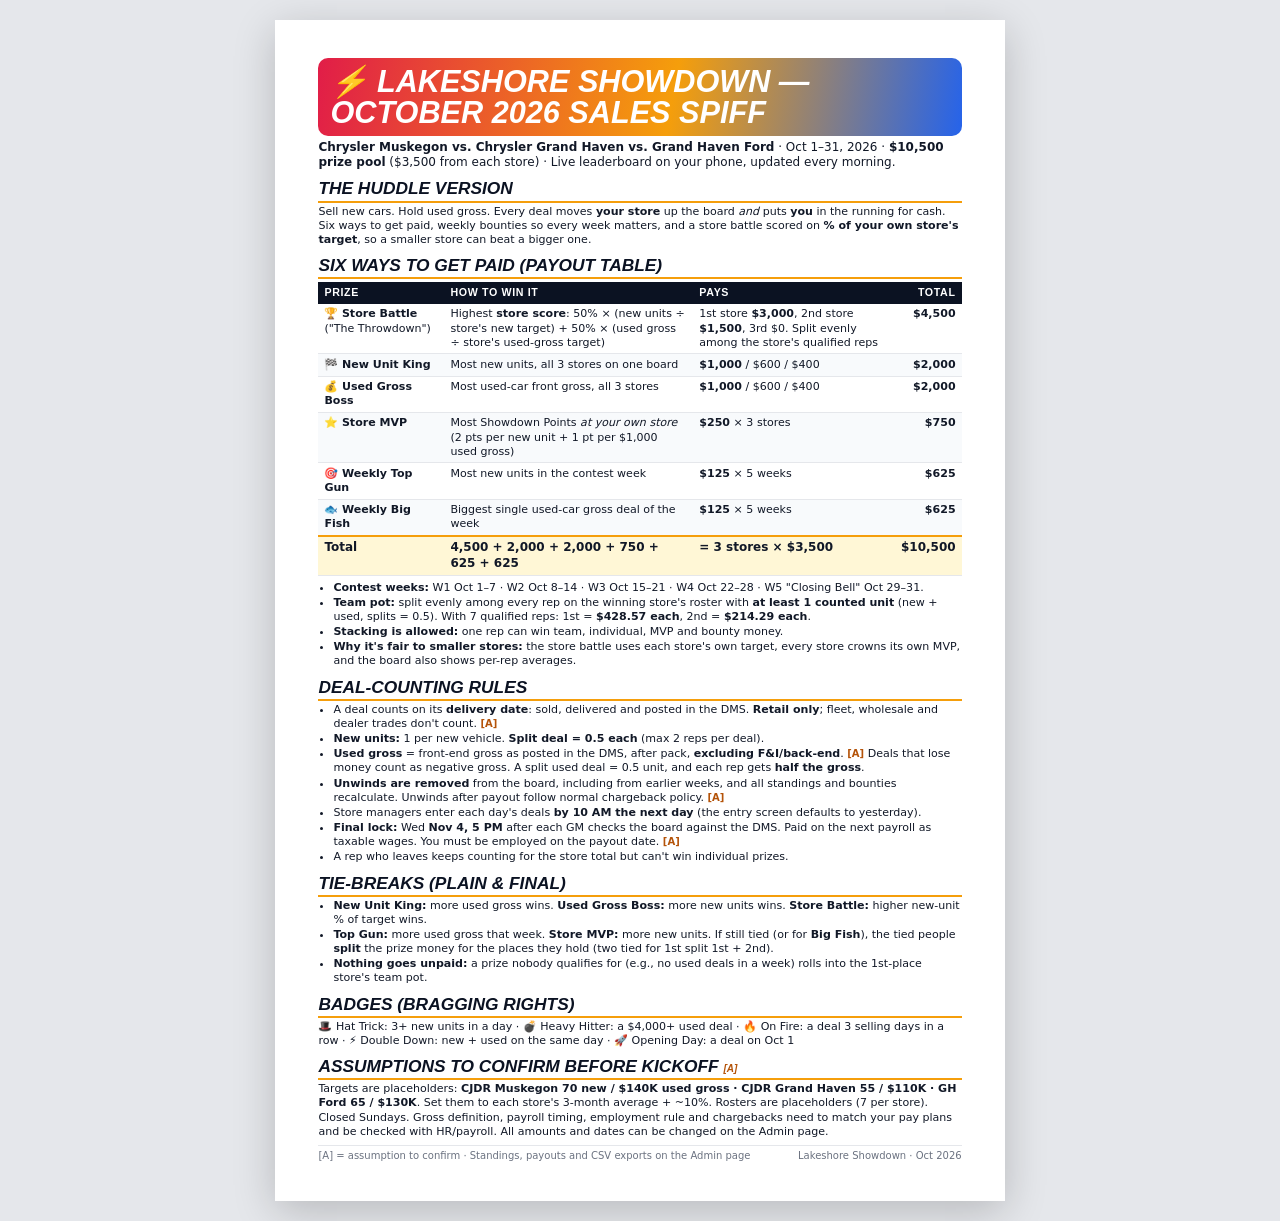
==== static/rules.html @ 9be20aad "Lakeshore Showdown spiff site" ====
<!doctype html><html><head><meta charset="utf-8"><meta name="viewport" content="width=device-width, initial-scale=1">
<title>Lakeshore Showdown: Rules</title><style>
@font-face { font-family: Showdown; src: url("/fonts/BarlowCondensed-ExtraBoldItalic.ttf"); }
@font-face { font-family: ShowdownUp; src: url("/fonts/BarlowCondensed-Bold.ttf"); }
@page { size: Letter; margin: 0.32in 0.42in; }
* { box-sizing: border-box; }
body { font-family: "Inter", system-ui, -apple-system, "Segoe UI", Roboto, Arial, sans-serif; font-size: 8.3pt; line-height: 1.28; color: #111827; margin: 0; }
.sheet { max-width: 7.6in; margin: 0 auto; }
h1 { font-family: Showdown, "Barlow Condensed", Impact, sans-serif; font-weight: 800; font-style: italic; text-transform: uppercase; font-size: 23pt; line-height: 1;
  margin: 0 0 4px; padding: 8px 12px; color: #fff; border-radius: 10px; background: linear-gradient(100deg, #e11d48, #f59e0b 55%, #2563eb); }
h1 + p { margin: 0 0 4px; font-size: 9pt; }
h2 { font-family: Showdown, "Barlow Condensed", Impact, sans-serif; font-weight: 800; font-style: italic; text-transform: uppercase; font-size: 13pt; margin: 7px 0 2px;
  color: #0b1222; border-bottom: 2px solid #f59e0b; padding-bottom: 1px; }
p { margin: 2px 0 4px; }
ul { margin: 2px 0 4px; padding-left: 15px; } li { margin: 1px 0; }
table { width: 100%; border-collapse: collapse; margin: 3px 0 5px; font-size: 8.3pt; }
th { font-family: ShowdownUp, "Barlow Condensed", sans-serif; text-transform: uppercase; letter-spacing: .06em; font-size: 8pt; text-align: left; background: #0b1222; color: #fff; padding: 4px 6px; }
td { padding: 3.5px 6px; border-bottom: 1px solid #e5e7eb; vertical-align: top; }
td:last-child, th:last-child { text-align: right; white-space: nowrap; }
tbody tr:nth-child(even) td { background: #f8fafc; }
tr.total td { background: #fff7d6 !important; font-weight: 700; border-top: 2px solid #f59e0b; font-size: 9pt; }
.a { color: #b45309; font-weight: 700; font-size: 7.5pt; }
.foot { margin-top: 6px; font-size: 7.5pt; color: #6b7280; display: flex; justify-content: space-between; border-top: 1px solid #e5e7eb; padding-top: 4px; }
@media screen { body { background: #e5e7eb; padding: 20px; } .sheet { background: #fff; padding: 0.4in 0.45in; box-shadow: 0 10px 40px rgba(0,0,0,.2); } }
</style></head><body><div class="sheet"><h1>⚡ Lakeshore Showdown — October 2026 Sales Spiff</h1>
<p><strong>Chrysler Muskegon vs. Chrysler Grand Haven vs. Grand Haven Ford</strong> · Oct 1–31, 2026 · <strong>$10,500 prize pool</strong> ($3,500 from each store) · Live leaderboard on your phone, updated every morning.</p>
<h2>The huddle version</h2>
<p>Sell new cars. Hold used gross. Every deal moves <strong>your store</strong> up the board <em>and</em> puts <strong>you</strong> in the running for cash. Six ways to get paid, weekly bounties so every week matters, and a store battle scored on <strong>% of your own store's target</strong>, so a smaller store can beat a bigger one.</p>
<h2>Six ways to get paid (payout table)</h2>
<table><thead><tr><th>Prize</th><th>How to win it</th><th>Pays</th><th>Total</th></tr></thead><tbody><tr><td>🏆 <strong>Store Battle</strong> ("The Throwdown")</td><td>Highest <strong>store score</strong>: 50% × (new units ÷ store's new target) + 50% × (used gross ÷ store's used-gross target)</td><td>1st store <strong>$3,000</strong>, 2nd store <strong>$1,500</strong>, 3rd $0. Split evenly among the store's qualified reps</td><td><strong>$4,500</strong></td></tr><tr><td>🏁 <strong>New Unit King</strong></td><td>Most new units, all 3 stores on one board</td><td><strong>$1,000</strong> / $600 / $400</td><td><strong>$2,000</strong></td></tr><tr><td>💰 <strong>Used Gross Boss</strong></td><td>Most used-car front gross, all 3 stores</td><td><strong>$1,000</strong> / $600 / $400</td><td><strong>$2,000</strong></td></tr><tr><td>⭐ <strong>Store MVP</strong></td><td>Most Showdown Points <em>at your own store</em> (2 pts per new unit + 1 pt per $1,000 used gross)</td><td><strong>$250</strong> × 3 stores</td><td><strong>$750</strong></td></tr><tr><td>🎯 <strong>Weekly Top Gun</strong></td><td>Most new units in the contest week</td><td><strong>$125</strong> × 5 weeks</td><td><strong>$625</strong></td></tr><tr><td>🐟 <strong>Weekly Big Fish</strong></td><td>Biggest single used-car gross deal of the week</td><td><strong>$125</strong> × 5 weeks</td><td><strong>$625</strong></td></tr><tr class="total"><td><strong>Total</strong></td><td>4,500 + 2,000 + 2,000 + 750 + 625 + 625</td><td>= 3 stores × $3,500</td><td><strong>$10,500</strong></td></tr></tbody></table>
<ul><li><strong>Contest weeks:</strong> W1 Oct 1–7 · W2 Oct 8–14 · W3 Oct 15–21 · W4 Oct 22–28 · W5 "Closing Bell" Oct 29–31.</li><li><strong>Team pot:</strong> split evenly among every rep on the winning store's roster with <strong>at least 1 counted unit</strong> (new + used, splits = 0.5). With 7 qualified reps: 1st = <strong>$428.57 each</strong>, 2nd = <strong>$214.29 each</strong>.</li><li><strong>Stacking is allowed:</strong> one rep can win team, individual, MVP and bounty money.</li><li><strong>Why it's fair to smaller stores:</strong> the store battle uses each store's own target, every store crowns its own MVP, and the board also shows per-rep averages.</li></ul>
<h2>Deal-counting rules</h2>
<ul><li>A deal counts on its <strong>delivery date</strong>: sold, delivered and posted in the DMS. <strong>Retail only</strong>; fleet, wholesale and dealer trades don't count. <span class="a">[A]</span></li><li><strong>New units:</strong> 1 per new vehicle. <strong>Split deal = 0.5 each</strong> (max 2 reps per deal).</li><li><strong>Used gross</strong> = front-end gross as posted in the DMS, after pack, <strong>excluding F&amp;I/back-end</strong>. <span class="a">[A]</span> Deals that lose money count as negative gross. A split used deal = 0.5 unit, and each rep gets <strong>half the gross</strong>.</li><li><strong>Unwinds are removed</strong> from the board, including from earlier weeks, and all standings and bounties recalculate. Unwinds after payout follow normal chargeback policy. <span class="a">[A]</span></li><li>Store managers enter each day's deals <strong>by 10 AM the next day</strong> (the entry screen defaults to yesterday).</li><li><strong>Final lock:</strong> Wed <strong>Nov 4, 5 PM</strong> after each GM checks the board against the DMS. Paid on the next payroll as taxable wages. You must be employed on the payout date. <span class="a">[A]</span></li><li>A rep who leaves keeps counting for the store total but can't win individual prizes.</li></ul>
<h2>Tie-breaks (plain &amp; final)</h2>
<ul><li><strong>New Unit King:</strong> more used gross wins. <strong>Used Gross Boss:</strong> more new units wins. <strong>Store Battle:</strong> higher new-unit % of target wins.</li><li><strong>Top Gun:</strong> more used gross that week. <strong>Store MVP:</strong> more new units. If still tied (or for <strong>Big Fish</strong>), the tied people <strong>split</strong> the prize money for the places they hold (two tied for 1st split 1st + 2nd).</li><li><strong>Nothing goes unpaid:</strong> a prize nobody qualifies for (e.g., no used deals in a week) rolls into the 1st-place store's team pot.</li></ul>
<h2>Badges (bragging rights)</h2>
<p>🎩 Hat Trick: 3+ new units in a day · 💣 Heavy Hitter: a $4,000+ used deal · 🔥 On Fire: a deal 3 selling days in a row · ⚡ Double Down: new + used on the same day · 🚀 Opening Day: a deal on Oct 1</p>
<h2>Assumptions to confirm before kickoff <span class="a">[A]</span></h2>
<p>Targets are placeholders: <strong>CJDR Muskegon 70 new / $140K used gross · CJDR Grand Haven 55 / $110K · GH Ford 65 / $130K</strong>. Set them to each store's 3-month average + ~10%. Rosters are placeholders (7 per store). Closed Sundays. Gross definition, payroll timing, employment rule and chargebacks need to match your pay plans and be checked with HR/payroll. All amounts and dates can be changed on the Admin page.</p>
<div class="foot"><span>[A] = assumption to confirm · Standings, payouts and CSV exports on the Admin page</span><span>Lakeshore Showdown · Oct 2026</span></div></div></body></html>
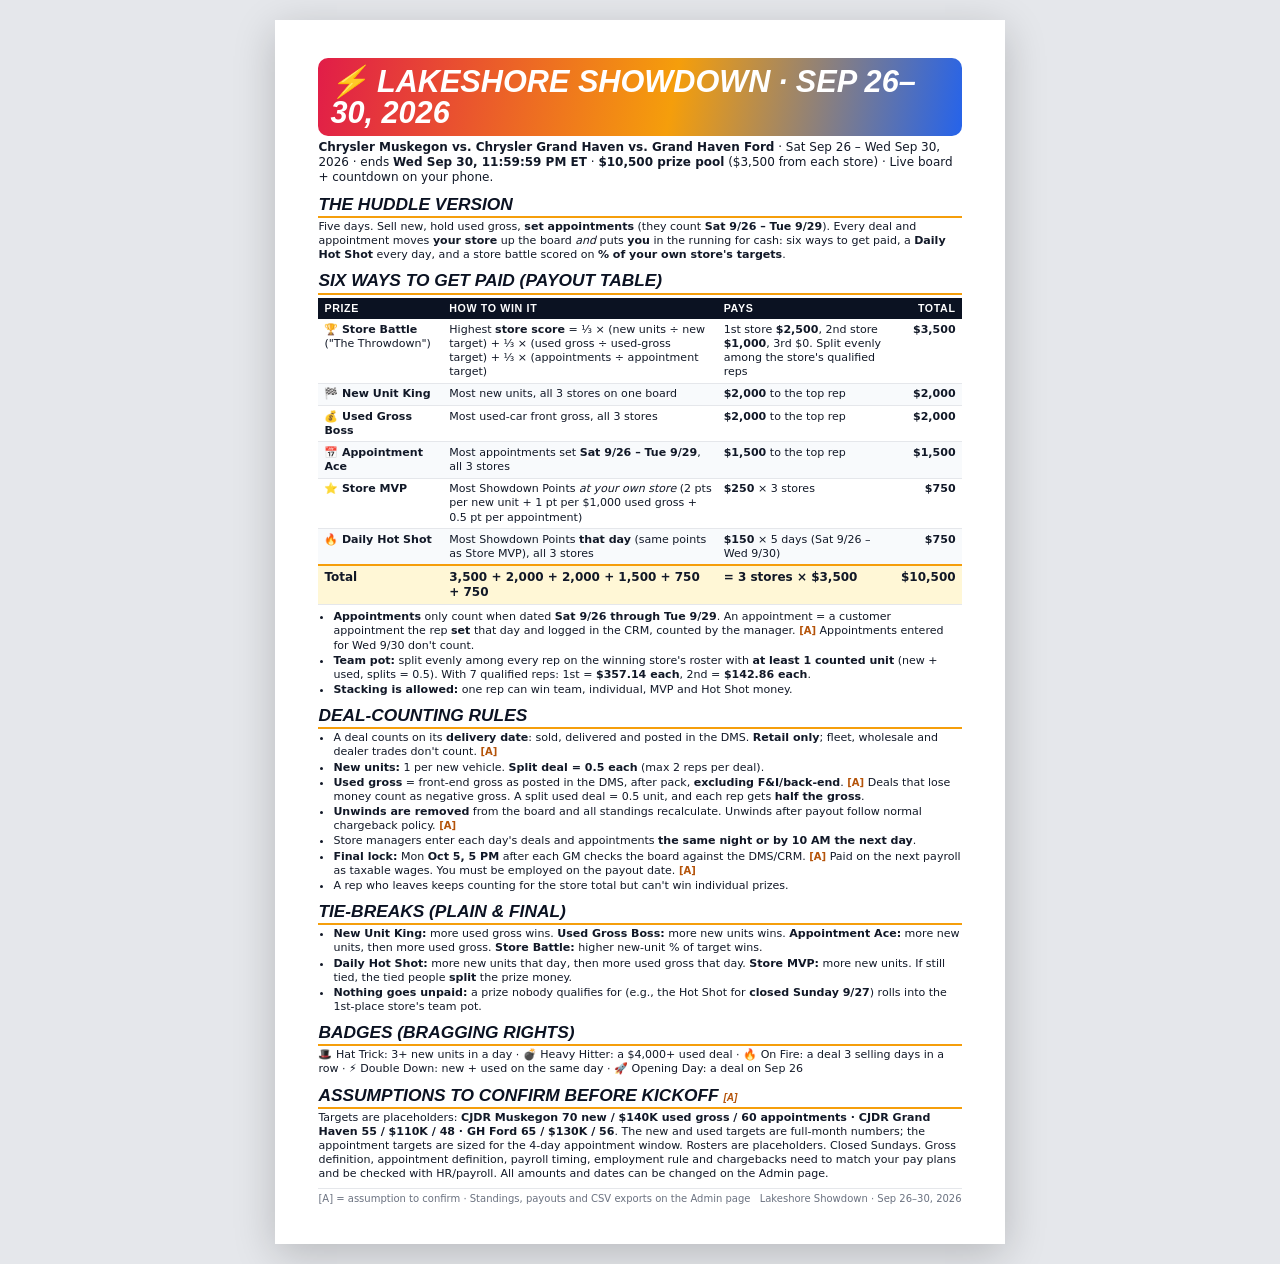
==== commit 48d4c854: "5-day contest (Sep 26-30): appointments category, countdown, new $10,500 prize table, Daily Hot Shot" ====
--- a/static/rules.html
+++ b/static/rules.html
@@ -22,19 +22,19 @@
 .a { color: #b45309; font-weight: 700; font-size: 7.5pt; }
 .foot { margin-top: 6px; font-size: 7.5pt; color: #6b7280; display: flex; justify-content: space-between; border-top: 1px solid #e5e7eb; padding-top: 4px; }
 @media screen { body { background: #e5e7eb; padding: 20px; } .sheet { background: #fff; padding: 0.4in 0.45in; box-shadow: 0 10px 40px rgba(0,0,0,.2); } }
-</style></head><body><div class="sheet"><h1>⚡ Lakeshore Showdown — October 2026 Sales Spiff</h1>
-<p><strong>Chrysler Muskegon vs. Chrysler Grand Haven vs. Grand Haven Ford</strong> · Oct 1–31, 2026 · <strong>$10,500 prize pool</strong> ($3,500 from each store) · Live leaderboard on your phone, updated every morning.</p>
+</style></head><body><div class="sheet"><h1>⚡ Lakeshore Showdown · Sep 26–30, 2026</h1>
+<p><strong>Chrysler Muskegon vs. Chrysler Grand Haven vs. Grand Haven Ford</strong> · Sat Sep 26 – Wed Sep 30, 2026 · ends <strong>Wed Sep 30, 11:59:59 PM ET</strong> · <strong>$10,500 prize pool</strong> ($3,500 from each store) · Live board + countdown on your phone.</p>
 <h2>The huddle version</h2>
-<p>Sell new cars. Hold used gross. Every deal moves <strong>your store</strong> up the board <em>and</em> puts <strong>you</strong> in the running for cash. Six ways to get paid, weekly bounties so every week matters, and a store battle scored on <strong>% of your own store's target</strong>, so a smaller store can beat a bigger one.</p>
+<p>Five days. Sell new, hold used gross, <strong>set appointments</strong> (they count <strong>Sat 9/26 – Tue 9/29</strong>). Every deal and appointment moves <strong>your store</strong> up the board <em>and</em> puts <strong>you</strong> in the running for cash: six ways to get paid, a <strong>Daily Hot Shot</strong> every day, and a store battle scored on <strong>% of your own store's targets</strong>.</p>
 <h2>Six ways to get paid (payout table)</h2>
-<table><thead><tr><th>Prize</th><th>How to win it</th><th>Pays</th><th>Total</th></tr></thead><tbody><tr><td>🏆 <strong>Store Battle</strong> ("The Throwdown")</td><td>Highest <strong>store score</strong>: 50% × (new units ÷ store's new target) + 50% × (used gross ÷ store's used-gross target)</td><td>1st store <strong>$3,000</strong>, 2nd store <strong>$1,500</strong>, 3rd $0. Split evenly among the store's qualified reps</td><td><strong>$4,500</strong></td></tr><tr><td>🏁 <strong>New Unit King</strong></td><td>Most new units, all 3 stores on one board</td><td><strong>$1,000</strong> / $600 / $400</td><td><strong>$2,000</strong></td></tr><tr><td>💰 <strong>Used Gross Boss</strong></td><td>Most used-car front gross, all 3 stores</td><td><strong>$1,000</strong> / $600 / $400</td><td><strong>$2,000</strong></td></tr><tr><td>⭐ <strong>Store MVP</strong></td><td>Most Showdown Points <em>at your own store</em> (2 pts per new unit + 1 pt per $1,000 used gross)</td><td><strong>$250</strong> × 3 stores</td><td><strong>$750</strong></td></tr><tr><td>🎯 <strong>Weekly Top Gun</strong></td><td>Most new units in the contest week</td><td><strong>$125</strong> × 5 weeks</td><td><strong>$625</strong></td></tr><tr><td>🐟 <strong>Weekly Big Fish</strong></td><td>Biggest single used-car gross deal of the week</td><td><strong>$125</strong> × 5 weeks</td><td><strong>$625</strong></td></tr><tr class="total"><td><strong>Total</strong></td><td>4,500 + 2,000 + 2,000 + 750 + 625 + 625</td><td>= 3 stores × $3,500</td><td><strong>$10,500</strong></td></tr></tbody></table>
-<ul><li><strong>Contest weeks:</strong> W1 Oct 1–7 · W2 Oct 8–14 · W3 Oct 15–21 · W4 Oct 22–28 · W5 "Closing Bell" Oct 29–31.</li><li><strong>Team pot:</strong> split evenly among every rep on the winning store's roster with <strong>at least 1 counted unit</strong> (new + used, splits = 0.5). With 7 qualified reps: 1st = <strong>$428.57 each</strong>, 2nd = <strong>$214.29 each</strong>.</li><li><strong>Stacking is allowed:</strong> one rep can win team, individual, MVP and bounty money.</li><li><strong>Why it's fair to smaller stores:</strong> the store battle uses each store's own target, every store crowns its own MVP, and the board also shows per-rep averages.</li></ul>
+<table><thead><tr><th>Prize</th><th>How to win it</th><th>Pays</th><th>Total</th></tr></thead><tbody><tr><td>🏆 <strong>Store Battle</strong> ("The Throwdown")</td><td>Highest <strong>store score</strong> = ⅓ × (new units ÷ new target) + ⅓ × (used gross ÷ used-gross target) + ⅓ × (appointments ÷ appointment target)</td><td>1st store <strong>$2,500</strong>, 2nd store <strong>$1,000</strong>, 3rd $0. Split evenly among the store's qualified reps</td><td><strong>$3,500</strong></td></tr><tr><td>🏁 <strong>New Unit King</strong></td><td>Most new units, all 3 stores on one board</td><td><strong>$2,000</strong> to the top rep</td><td><strong>$2,000</strong></td></tr><tr><td>💰 <strong>Used Gross Boss</strong></td><td>Most used-car front gross, all 3 stores</td><td><strong>$2,000</strong> to the top rep</td><td><strong>$2,000</strong></td></tr><tr><td>📅 <strong>Appointment Ace</strong></td><td>Most appointments set <strong>Sat 9/26 – Tue 9/29</strong>, all 3 stores</td><td><strong>$1,500</strong> to the top rep</td><td><strong>$1,500</strong></td></tr><tr><td>⭐ <strong>Store MVP</strong></td><td>Most Showdown Points <em>at your own store</em> (2 pts per new unit + 1 pt per $1,000 used gross + 0.5 pt per appointment)</td><td><strong>$250</strong> × 3 stores</td><td><strong>$750</strong></td></tr><tr><td>🔥 <strong>Daily Hot Shot</strong></td><td>Most Showdown Points <strong>that day</strong> (same points as Store MVP), all 3 stores</td><td><strong>$150</strong> × 5 days (Sat 9/26 – Wed 9/30)</td><td><strong>$750</strong></td></tr><tr class="total"><td><strong>Total</strong></td><td>3,500 + 2,000 + 2,000 + 1,500 + 750 + 750</td><td>= 3 stores × $3,500</td><td><strong>$10,500</strong></td></tr></tbody></table>
+<ul><li><strong>Appointments</strong> only count when dated <strong>Sat 9/26 through Tue 9/29</strong>. An appointment = a customer appointment the rep <strong>set</strong> that day and logged in the CRM, counted by the manager. <span class="a">[A]</span> Appointments entered for Wed 9/30 don't count.</li><li><strong>Team pot:</strong> split evenly among every rep on the winning store's roster with <strong>at least 1 counted unit</strong> (new + used, splits = 0.5). With 7 qualified reps: 1st = <strong>$357.14 each</strong>, 2nd = <strong>$142.86 each</strong>.</li><li><strong>Stacking is allowed:</strong> one rep can win team, individual, MVP and Hot Shot money.</li></ul>
 <h2>Deal-counting rules</h2>
-<ul><li>A deal counts on its <strong>delivery date</strong>: sold, delivered and posted in the DMS. <strong>Retail only</strong>; fleet, wholesale and dealer trades don't count. <span class="a">[A]</span></li><li><strong>New units:</strong> 1 per new vehicle. <strong>Split deal = 0.5 each</strong> (max 2 reps per deal).</li><li><strong>Used gross</strong> = front-end gross as posted in the DMS, after pack, <strong>excluding F&amp;I/back-end</strong>. <span class="a">[A]</span> Deals that lose money count as negative gross. A split used deal = 0.5 unit, and each rep gets <strong>half the gross</strong>.</li><li><strong>Unwinds are removed</strong> from the board, including from earlier weeks, and all standings and bounties recalculate. Unwinds after payout follow normal chargeback policy. <span class="a">[A]</span></li><li>Store managers enter each day's deals <strong>by 10 AM the next day</strong> (the entry screen defaults to yesterday).</li><li><strong>Final lock:</strong> Wed <strong>Nov 4, 5 PM</strong> after each GM checks the board against the DMS. Paid on the next payroll as taxable wages. You must be employed on the payout date. <span class="a">[A]</span></li><li>A rep who leaves keeps counting for the store total but can't win individual prizes.</li></ul>
+<ul><li>A deal counts on its <strong>delivery date</strong>: sold, delivered and posted in the DMS. <strong>Retail only</strong>; fleet, wholesale and dealer trades don't count. <span class="a">[A]</span></li><li><strong>New units:</strong> 1 per new vehicle. <strong>Split deal = 0.5 each</strong> (max 2 reps per deal).</li><li><strong>Used gross</strong> = front-end gross as posted in the DMS, after pack, <strong>excluding F&amp;I/back-end</strong>. <span class="a">[A]</span> Deals that lose money count as negative gross. A split used deal = 0.5 unit, and each rep gets <strong>half the gross</strong>.</li><li><strong>Unwinds are removed</strong> from the board and all standings recalculate. Unwinds after payout follow normal chargeback policy. <span class="a">[A]</span></li><li>Store managers enter each day's deals and appointments <strong>the same night or by 10 AM the next day</strong>.</li><li><strong>Final lock:</strong> Mon <strong>Oct 5, 5 PM</strong> after each GM checks the board against the DMS/CRM. <span class="a">[A]</span> Paid on the next payroll as taxable wages. You must be employed on the payout date. <span class="a">[A]</span></li><li>A rep who leaves keeps counting for the store total but can't win individual prizes.</li></ul>
 <h2>Tie-breaks (plain &amp; final)</h2>
-<ul><li><strong>New Unit King:</strong> more used gross wins. <strong>Used Gross Boss:</strong> more new units wins. <strong>Store Battle:</strong> higher new-unit % of target wins.</li><li><strong>Top Gun:</strong> more used gross that week. <strong>Store MVP:</strong> more new units. If still tied (or for <strong>Big Fish</strong>), the tied people <strong>split</strong> the prize money for the places they hold (two tied for 1st split 1st + 2nd).</li><li><strong>Nothing goes unpaid:</strong> a prize nobody qualifies for (e.g., no used deals in a week) rolls into the 1st-place store's team pot.</li></ul>
+<ul><li><strong>New Unit King:</strong> more used gross wins. <strong>Used Gross Boss:</strong> more new units wins. <strong>Appointment Ace:</strong> more new units, then more used gross. <strong>Store Battle:</strong> higher new-unit % of target wins.</li><li><strong>Daily Hot Shot:</strong> more new units that day, then more used gross that day. <strong>Store MVP:</strong> more new units. If still tied, the tied people <strong>split</strong> the prize money.</li><li><strong>Nothing goes unpaid:</strong> a prize nobody qualifies for (e.g., the Hot Shot for <strong>closed Sunday 9/27</strong>) rolls into the 1st-place store's team pot.</li></ul>
 <h2>Badges (bragging rights)</h2>
-<p>🎩 Hat Trick: 3+ new units in a day · 💣 Heavy Hitter: a $4,000+ used deal · 🔥 On Fire: a deal 3 selling days in a row · ⚡ Double Down: new + used on the same day · 🚀 Opening Day: a deal on Oct 1</p>
+<p>🎩 Hat Trick: 3+ new units in a day · 💣 Heavy Hitter: a $4,000+ used deal · 🔥 On Fire: a deal 3 selling days in a row · ⚡ Double Down: new + used on the same day · 🚀 Opening Day: a deal on Sep 26</p>
 <h2>Assumptions to confirm before kickoff <span class="a">[A]</span></h2>
-<p>Targets are placeholders: <strong>CJDR Muskegon 70 new / $140K used gross · CJDR Grand Haven 55 / $110K · GH Ford 65 / $130K</strong>. Set them to each store's 3-month average + ~10%. Rosters are placeholders (7 per store). Closed Sundays. Gross definition, payroll timing, employment rule and chargebacks need to match your pay plans and be checked with HR/payroll. All amounts and dates can be changed on the Admin page.</p>
-<div class="foot"><span>[A] = assumption to confirm · Standings, payouts and CSV exports on the Admin page</span><span>Lakeshore Showdown · Oct 2026</span></div></div></body></html>+<p>Targets are placeholders: <strong>CJDR Muskegon 70 new / $140K used gross / 60 appointments · CJDR Grand Haven 55 / $110K / 48 · GH Ford 65 / $130K / 56</strong>. The new and used targets are full-month numbers; the appointment targets are sized for the 4-day appointment window. Rosters are placeholders. Closed Sundays. Gross definition, appointment definition, payroll timing, employment rule and chargebacks need to match your pay plans and be checked with HR/payroll. All amounts and dates can be changed on the Admin page.</p>
+<div class="foot"><span>[A] = assumption to confirm · Standings, payouts and CSV exports on the Admin page</span><span>Lakeshore Showdown · Sep 26–30, 2026</span></div></div></body></html>
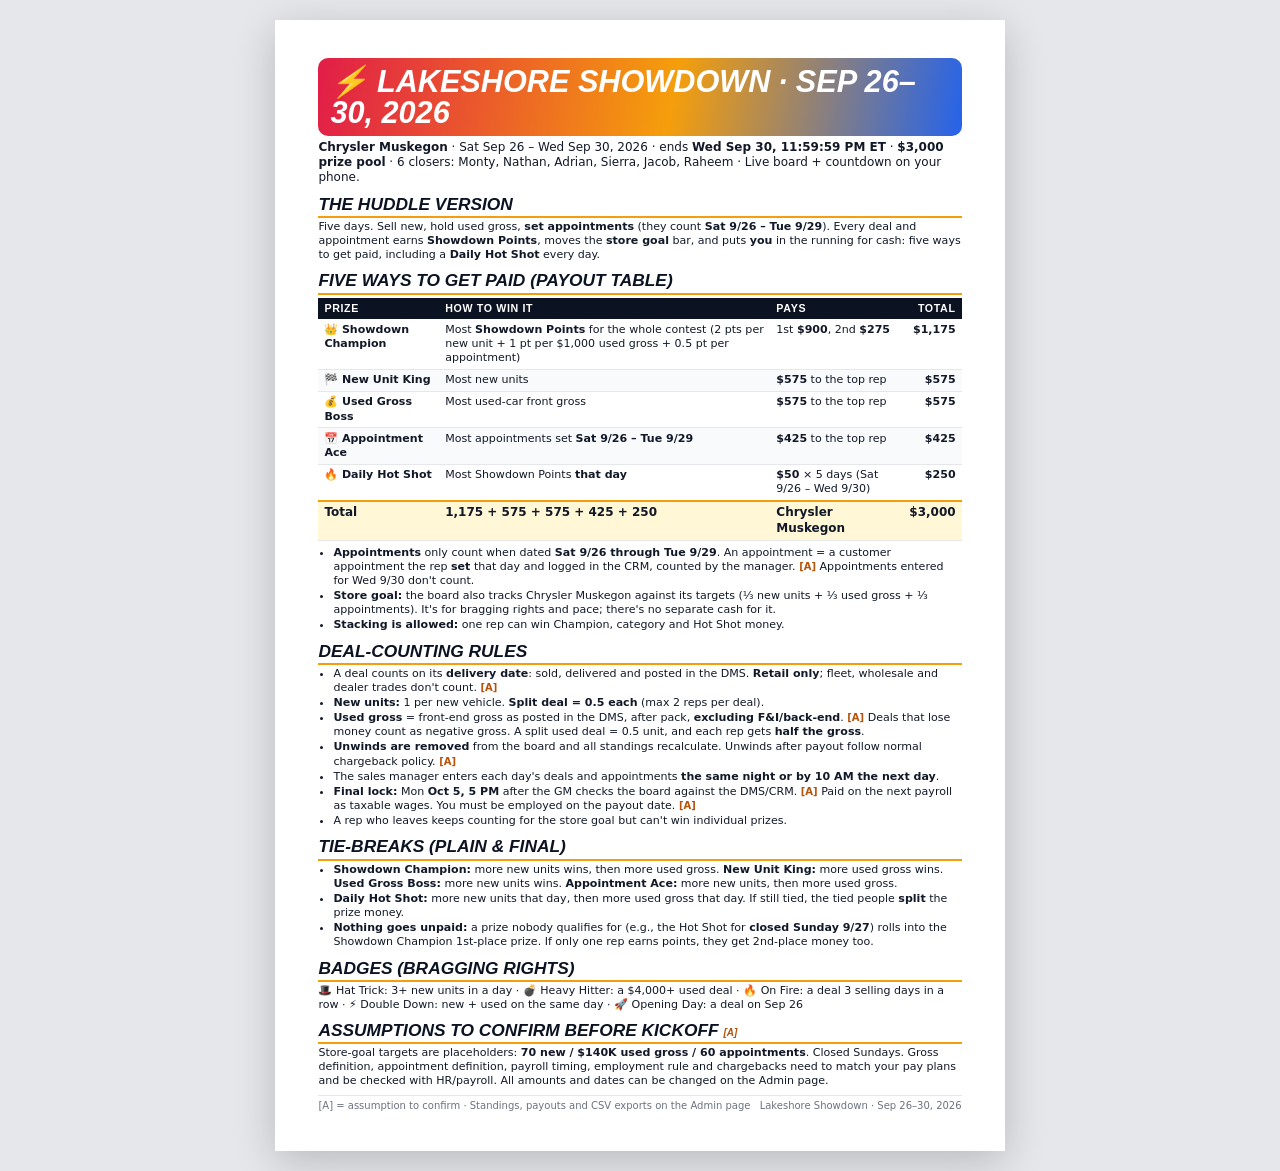
==== commit c5e9809a: "Single store: Chrysler Muskegon only, $3,000 pool, roster Monty/Nathan/Adrian/Sierra/Jacob/Raheem - " ====
--- a/static/rules.html
+++ b/static/rules.html
@@ -23,18 +23,18 @@
 .foot { margin-top: 6px; font-size: 7.5pt; color: #6b7280; display: flex; justify-content: space-between; border-top: 1px solid #e5e7eb; padding-top: 4px; }
 @media screen { body { background: #e5e7eb; padding: 20px; } .sheet { background: #fff; padding: 0.4in 0.45in; box-shadow: 0 10px 40px rgba(0,0,0,.2); } }
 </style></head><body><div class="sheet"><h1>⚡ Lakeshore Showdown · Sep 26–30, 2026</h1>
-<p><strong>Chrysler Muskegon vs. Chrysler Grand Haven vs. Grand Haven Ford</strong> · Sat Sep 26 – Wed Sep 30, 2026 · ends <strong>Wed Sep 30, 11:59:59 PM ET</strong> · <strong>$10,500 prize pool</strong> ($3,500 from each store) · Live board + countdown on your phone.</p>
+<p><strong>Chrysler Muskegon</strong> · Sat Sep 26 – Wed Sep 30, 2026 · ends <strong>Wed Sep 30, 11:59:59 PM ET</strong> · <strong>$3,000 prize pool</strong> · 6 closers: Monty, Nathan, Adrian, Sierra, Jacob, Raheem · Live board + countdown on your phone.</p>
 <h2>The huddle version</h2>
-<p>Five days. Sell new, hold used gross, <strong>set appointments</strong> (they count <strong>Sat 9/26 – Tue 9/29</strong>). Every deal and appointment moves <strong>your store</strong> up the board <em>and</em> puts <strong>you</strong> in the running for cash: six ways to get paid, a <strong>Daily Hot Shot</strong> every day, and a store battle scored on <strong>% of your own store's targets</strong>.</p>
-<h2>Six ways to get paid (payout table)</h2>
-<table><thead><tr><th>Prize</th><th>How to win it</th><th>Pays</th><th>Total</th></tr></thead><tbody><tr><td>🏆 <strong>Store Battle</strong> ("The Throwdown")</td><td>Highest <strong>store score</strong> = ⅓ × (new units ÷ new target) + ⅓ × (used gross ÷ used-gross target) + ⅓ × (appointments ÷ appointment target)</td><td>1st store <strong>$2,500</strong>, 2nd store <strong>$1,000</strong>, 3rd $0. Split evenly among the store's qualified reps</td><td><strong>$3,500</strong></td></tr><tr><td>🏁 <strong>New Unit King</strong></td><td>Most new units, all 3 stores on one board</td><td><strong>$2,000</strong> to the top rep</td><td><strong>$2,000</strong></td></tr><tr><td>💰 <strong>Used Gross Boss</strong></td><td>Most used-car front gross, all 3 stores</td><td><strong>$2,000</strong> to the top rep</td><td><strong>$2,000</strong></td></tr><tr><td>📅 <strong>Appointment Ace</strong></td><td>Most appointments set <strong>Sat 9/26 – Tue 9/29</strong>, all 3 stores</td><td><strong>$1,500</strong> to the top rep</td><td><strong>$1,500</strong></td></tr><tr><td>⭐ <strong>Store MVP</strong></td><td>Most Showdown Points <em>at your own store</em> (2 pts per new unit + 1 pt per $1,000 used gross + 0.5 pt per appointment)</td><td><strong>$250</strong> × 3 stores</td><td><strong>$750</strong></td></tr><tr><td>🔥 <strong>Daily Hot Shot</strong></td><td>Most Showdown Points <strong>that day</strong> (same points as Store MVP), all 3 stores</td><td><strong>$150</strong> × 5 days (Sat 9/26 – Wed 9/30)</td><td><strong>$750</strong></td></tr><tr class="total"><td><strong>Total</strong></td><td>3,500 + 2,000 + 2,000 + 1,500 + 750 + 750</td><td>= 3 stores × $3,500</td><td><strong>$10,500</strong></td></tr></tbody></table>
-<ul><li><strong>Appointments</strong> only count when dated <strong>Sat 9/26 through Tue 9/29</strong>. An appointment = a customer appointment the rep <strong>set</strong> that day and logged in the CRM, counted by the manager. <span class="a">[A]</span> Appointments entered for Wed 9/30 don't count.</li><li><strong>Team pot:</strong> split evenly among every rep on the winning store's roster with <strong>at least 1 counted unit</strong> (new + used, splits = 0.5). With 7 qualified reps: 1st = <strong>$357.14 each</strong>, 2nd = <strong>$142.86 each</strong>.</li><li><strong>Stacking is allowed:</strong> one rep can win team, individual, MVP and Hot Shot money.</li></ul>
+<p>Five days. Sell new, hold used gross, <strong>set appointments</strong> (they count <strong>Sat 9/26 – Tue 9/29</strong>). Every deal and appointment earns <strong>Showdown Points</strong>, moves the <strong>store goal</strong> bar, and puts <strong>you</strong> in the running for cash: five ways to get paid, including a <strong>Daily Hot Shot</strong> every day.</p>
+<h2>Five ways to get paid (payout table)</h2>
+<table><thead><tr><th>Prize</th><th>How to win it</th><th>Pays</th><th>Total</th></tr></thead><tbody><tr><td>👑 <strong>Showdown Champion</strong></td><td>Most <strong>Showdown Points</strong> for the whole contest (2 pts per new unit + 1 pt per $1,000 used gross + 0.5 pt per appointment)</td><td>1st <strong>$900</strong>, 2nd <strong>$275</strong></td><td><strong>$1,175</strong></td></tr><tr><td>🏁 <strong>New Unit King</strong></td><td>Most new units</td><td><strong>$575</strong> to the top rep</td><td><strong>$575</strong></td></tr><tr><td>💰 <strong>Used Gross Boss</strong></td><td>Most used-car front gross</td><td><strong>$575</strong> to the top rep</td><td><strong>$575</strong></td></tr><tr><td>📅 <strong>Appointment Ace</strong></td><td>Most appointments set <strong>Sat 9/26 – Tue 9/29</strong></td><td><strong>$425</strong> to the top rep</td><td><strong>$425</strong></td></tr><tr><td>🔥 <strong>Daily Hot Shot</strong></td><td>Most Showdown Points <strong>that day</strong></td><td><strong>$50</strong> × 5 days (Sat 9/26 – Wed 9/30)</td><td><strong>$250</strong></td></tr><tr class="total"><td><strong>Total</strong></td><td>1,175 + 575 + 575 + 425 + 250</td><td>Chrysler Muskegon</td><td><strong>$3,000</strong></td></tr></tbody></table>
+<ul><li><strong>Appointments</strong> only count when dated <strong>Sat 9/26 through Tue 9/29</strong>. An appointment = a customer appointment the rep <strong>set</strong> that day and logged in the CRM, counted by the manager. <span class="a">[A]</span> Appointments entered for Wed 9/30 don't count.</li><li><strong>Store goal:</strong> the board also tracks Chrysler Muskegon against its targets (⅓ new units + ⅓ used gross + ⅓ appointments). It's for bragging rights and pace; there's no separate cash for it.</li><li><strong>Stacking is allowed:</strong> one rep can win Champion, category and Hot Shot money.</li></ul>
 <h2>Deal-counting rules</h2>
-<ul><li>A deal counts on its <strong>delivery date</strong>: sold, delivered and posted in the DMS. <strong>Retail only</strong>; fleet, wholesale and dealer trades don't count. <span class="a">[A]</span></li><li><strong>New units:</strong> 1 per new vehicle. <strong>Split deal = 0.5 each</strong> (max 2 reps per deal).</li><li><strong>Used gross</strong> = front-end gross as posted in the DMS, after pack, <strong>excluding F&amp;I/back-end</strong>. <span class="a">[A]</span> Deals that lose money count as negative gross. A split used deal = 0.5 unit, and each rep gets <strong>half the gross</strong>.</li><li><strong>Unwinds are removed</strong> from the board and all standings recalculate. Unwinds after payout follow normal chargeback policy. <span class="a">[A]</span></li><li>Store managers enter each day's deals and appointments <strong>the same night or by 10 AM the next day</strong>.</li><li><strong>Final lock:</strong> Mon <strong>Oct 5, 5 PM</strong> after each GM checks the board against the DMS/CRM. <span class="a">[A]</span> Paid on the next payroll as taxable wages. You must be employed on the payout date. <span class="a">[A]</span></li><li>A rep who leaves keeps counting for the store total but can't win individual prizes.</li></ul>
+<ul><li>A deal counts on its <strong>delivery date</strong>: sold, delivered and posted in the DMS. <strong>Retail only</strong>; fleet, wholesale and dealer trades don't count. <span class="a">[A]</span></li><li><strong>New units:</strong> 1 per new vehicle. <strong>Split deal = 0.5 each</strong> (max 2 reps per deal).</li><li><strong>Used gross</strong> = front-end gross as posted in the DMS, after pack, <strong>excluding F&amp;I/back-end</strong>. <span class="a">[A]</span> Deals that lose money count as negative gross. A split used deal = 0.5 unit, and each rep gets <strong>half the gross</strong>.</li><li><strong>Unwinds are removed</strong> from the board and all standings recalculate. Unwinds after payout follow normal chargeback policy. <span class="a">[A]</span></li><li>The sales manager enters each day's deals and appointments <strong>the same night or by 10 AM the next day</strong>.</li><li><strong>Final lock:</strong> Mon <strong>Oct 5, 5 PM</strong> after the GM checks the board against the DMS/CRM. <span class="a">[A]</span> Paid on the next payroll as taxable wages. You must be employed on the payout date. <span class="a">[A]</span></li><li>A rep who leaves keeps counting for the store goal but can't win individual prizes.</li></ul>
 <h2>Tie-breaks (plain &amp; final)</h2>
-<ul><li><strong>New Unit King:</strong> more used gross wins. <strong>Used Gross Boss:</strong> more new units wins. <strong>Appointment Ace:</strong> more new units, then more used gross. <strong>Store Battle:</strong> higher new-unit % of target wins.</li><li><strong>Daily Hot Shot:</strong> more new units that day, then more used gross that day. <strong>Store MVP:</strong> more new units. If still tied, the tied people <strong>split</strong> the prize money.</li><li><strong>Nothing goes unpaid:</strong> a prize nobody qualifies for (e.g., the Hot Shot for <strong>closed Sunday 9/27</strong>) rolls into the 1st-place store's team pot.</li></ul>
+<ul><li><strong>Showdown Champion:</strong> more new units wins, then more used gross. <strong>New Unit King:</strong> more used gross wins. <strong>Used Gross Boss:</strong> more new units wins. <strong>Appointment Ace:</strong> more new units, then more used gross.</li><li><strong>Daily Hot Shot:</strong> more new units that day, then more used gross that day. If still tied, the tied people <strong>split</strong> the prize money.</li><li><strong>Nothing goes unpaid:</strong> a prize nobody qualifies for (e.g., the Hot Shot for <strong>closed Sunday 9/27</strong>) rolls into the Showdown Champion 1st-place prize. If only one rep earns points, they get 2nd-place money too.</li></ul>
 <h2>Badges (bragging rights)</h2>
 <p>🎩 Hat Trick: 3+ new units in a day · 💣 Heavy Hitter: a $4,000+ used deal · 🔥 On Fire: a deal 3 selling days in a row · ⚡ Double Down: new + used on the same day · 🚀 Opening Day: a deal on Sep 26</p>
 <h2>Assumptions to confirm before kickoff <span class="a">[A]</span></h2>
-<p>Targets are placeholders: <strong>CJDR Muskegon 70 new / $140K used gross / 60 appointments · CJDR Grand Haven 55 / $110K / 48 · GH Ford 65 / $130K / 56</strong>. The new and used targets are full-month numbers; the appointment targets are sized for the 4-day appointment window. Rosters are placeholders. Closed Sundays. Gross definition, appointment definition, payroll timing, employment rule and chargebacks need to match your pay plans and be checked with HR/payroll. All amounts and dates can be changed on the Admin page.</p>
+<p>Store-goal targets are placeholders: <strong>70 new / $140K used gross / 60 appointments</strong>. Closed Sundays. Gross definition, appointment definition, payroll timing, employment rule and chargebacks need to match your pay plans and be checked with HR/payroll. All amounts and dates can be changed on the Admin page.</p>
 <div class="foot"><span>[A] = assumption to confirm · Standings, payouts and CSV exports on the Admin page</span><span>Lakeshore Showdown · Sep 26–30, 2026</span></div></div></body></html>
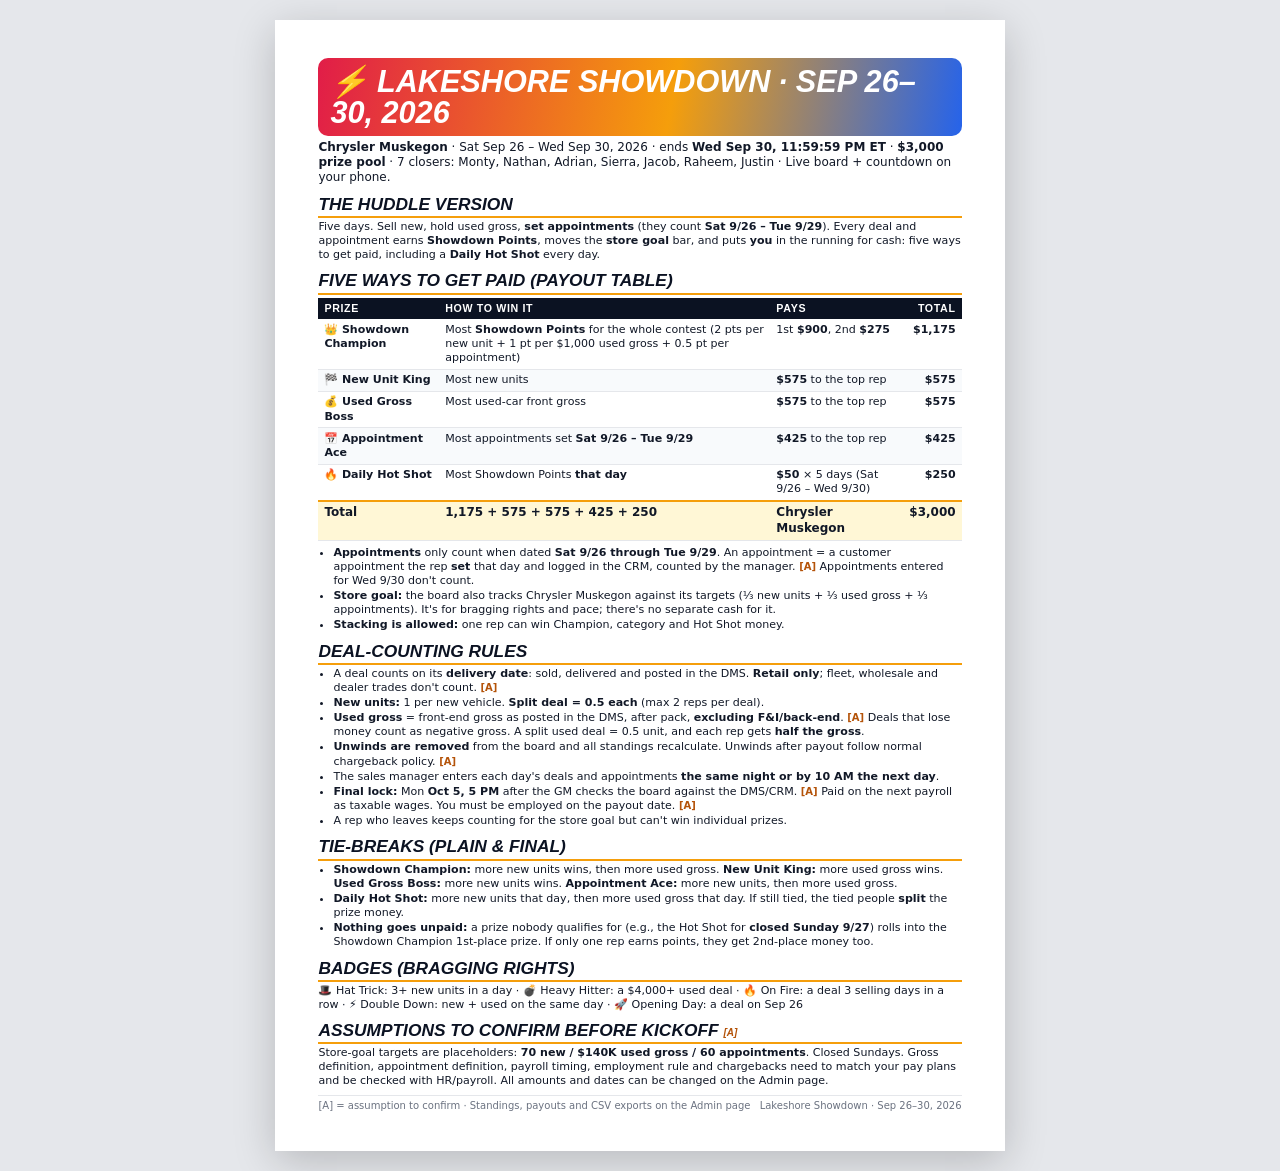
==== commit 7f6c2e7d: "Add Justin to Chrysler Muskegon roster (7 closers) - DEFAULT_ROSTER + tagline: 7 closers; rules shee" ====
--- a/static/rules.html
+++ b/static/rules.html
@@ -23,7 +23,7 @@
 .foot { margin-top: 6px; font-size: 7.5pt; color: #6b7280; display: flex; justify-content: space-between; border-top: 1px solid #e5e7eb; padding-top: 4px; }
 @media screen { body { background: #e5e7eb; padding: 20px; } .sheet { background: #fff; padding: 0.4in 0.45in; box-shadow: 0 10px 40px rgba(0,0,0,.2); } }
 </style></head><body><div class="sheet"><h1>⚡ Lakeshore Showdown · Sep 26–30, 2026</h1>
-<p><strong>Chrysler Muskegon</strong> · Sat Sep 26 – Wed Sep 30, 2026 · ends <strong>Wed Sep 30, 11:59:59 PM ET</strong> · <strong>$3,000 prize pool</strong> · 6 closers: Monty, Nathan, Adrian, Sierra, Jacob, Raheem · Live board + countdown on your phone.</p>
+<p><strong>Chrysler Muskegon</strong> · Sat Sep 26 – Wed Sep 30, 2026 · ends <strong>Wed Sep 30, 11:59:59 PM ET</strong> · <strong>$3,000 prize pool</strong> · 7 closers: Monty, Nathan, Adrian, Sierra, Jacob, Raheem, Justin · Live board + countdown on your phone.</p>
 <h2>The huddle version</h2>
 <p>Five days. Sell new, hold used gross, <strong>set appointments</strong> (they count <strong>Sat 9/26 – Tue 9/29</strong>). Every deal and appointment earns <strong>Showdown Points</strong>, moves the <strong>store goal</strong> bar, and puts <strong>you</strong> in the running for cash: five ways to get paid, including a <strong>Daily Hot Shot</strong> every day.</p>
 <h2>Five ways to get paid (payout table)</h2>
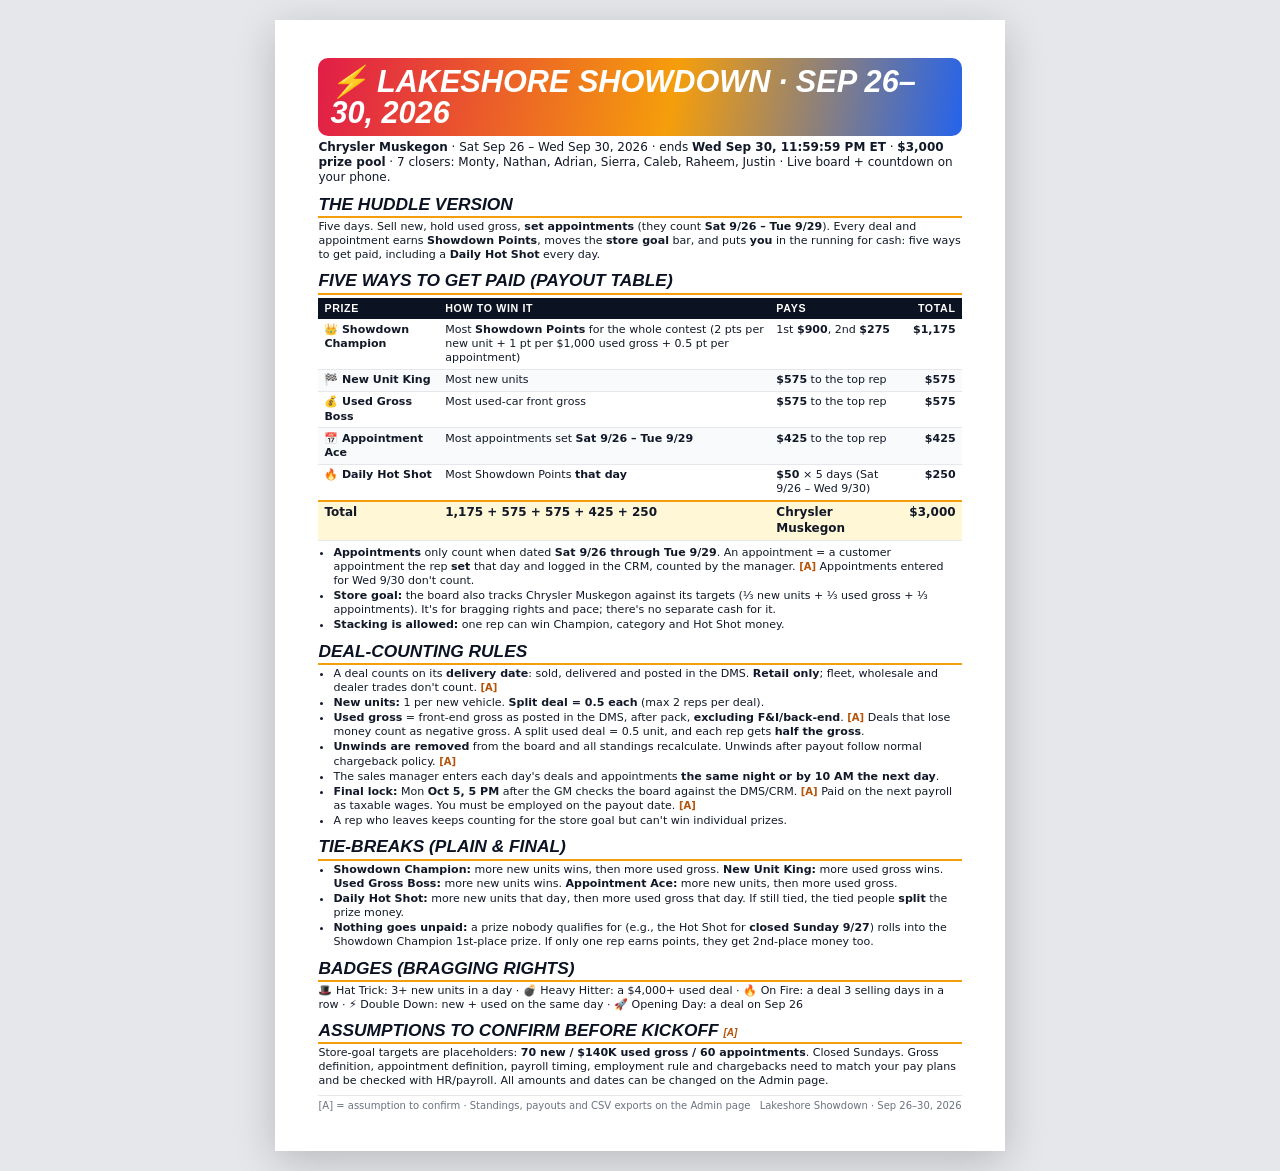
==== commit 1fbed06f: "Rename rep Jacob -> Caleb (same row/id, entries carry over) - DEFAULT_ROSTER: Caleb in Jacob's slot;" ====
--- a/static/rules.html
+++ b/static/rules.html
@@ -23,7 +23,7 @@
 .foot { margin-top: 6px; font-size: 7.5pt; color: #6b7280; display: flex; justify-content: space-between; border-top: 1px solid #e5e7eb; padding-top: 4px; }
 @media screen { body { background: #e5e7eb; padding: 20px; } .sheet { background: #fff; padding: 0.4in 0.45in; box-shadow: 0 10px 40px rgba(0,0,0,.2); } }
 </style></head><body><div class="sheet"><h1>⚡ Lakeshore Showdown · Sep 26–30, 2026</h1>
-<p><strong>Chrysler Muskegon</strong> · Sat Sep 26 – Wed Sep 30, 2026 · ends <strong>Wed Sep 30, 11:59:59 PM ET</strong> · <strong>$3,000 prize pool</strong> · 7 closers: Monty, Nathan, Adrian, Sierra, Jacob, Raheem, Justin · Live board + countdown on your phone.</p>
+<p><strong>Chrysler Muskegon</strong> · Sat Sep 26 – Wed Sep 30, 2026 · ends <strong>Wed Sep 30, 11:59:59 PM ET</strong> · <strong>$3,000 prize pool</strong> · 7 closers: Monty, Nathan, Adrian, Sierra, Caleb, Raheem, Justin · Live board + countdown on your phone.</p>
 <h2>The huddle version</h2>
 <p>Five days. Sell new, hold used gross, <strong>set appointments</strong> (they count <strong>Sat 9/26 – Tue 9/29</strong>). Every deal and appointment earns <strong>Showdown Points</strong>, moves the <strong>store goal</strong> bar, and puts <strong>you</strong> in the running for cash: five ways to get paid, including a <strong>Daily Hot Shot</strong> every day.</p>
 <h2>Five ways to get paid (payout table)</h2>
